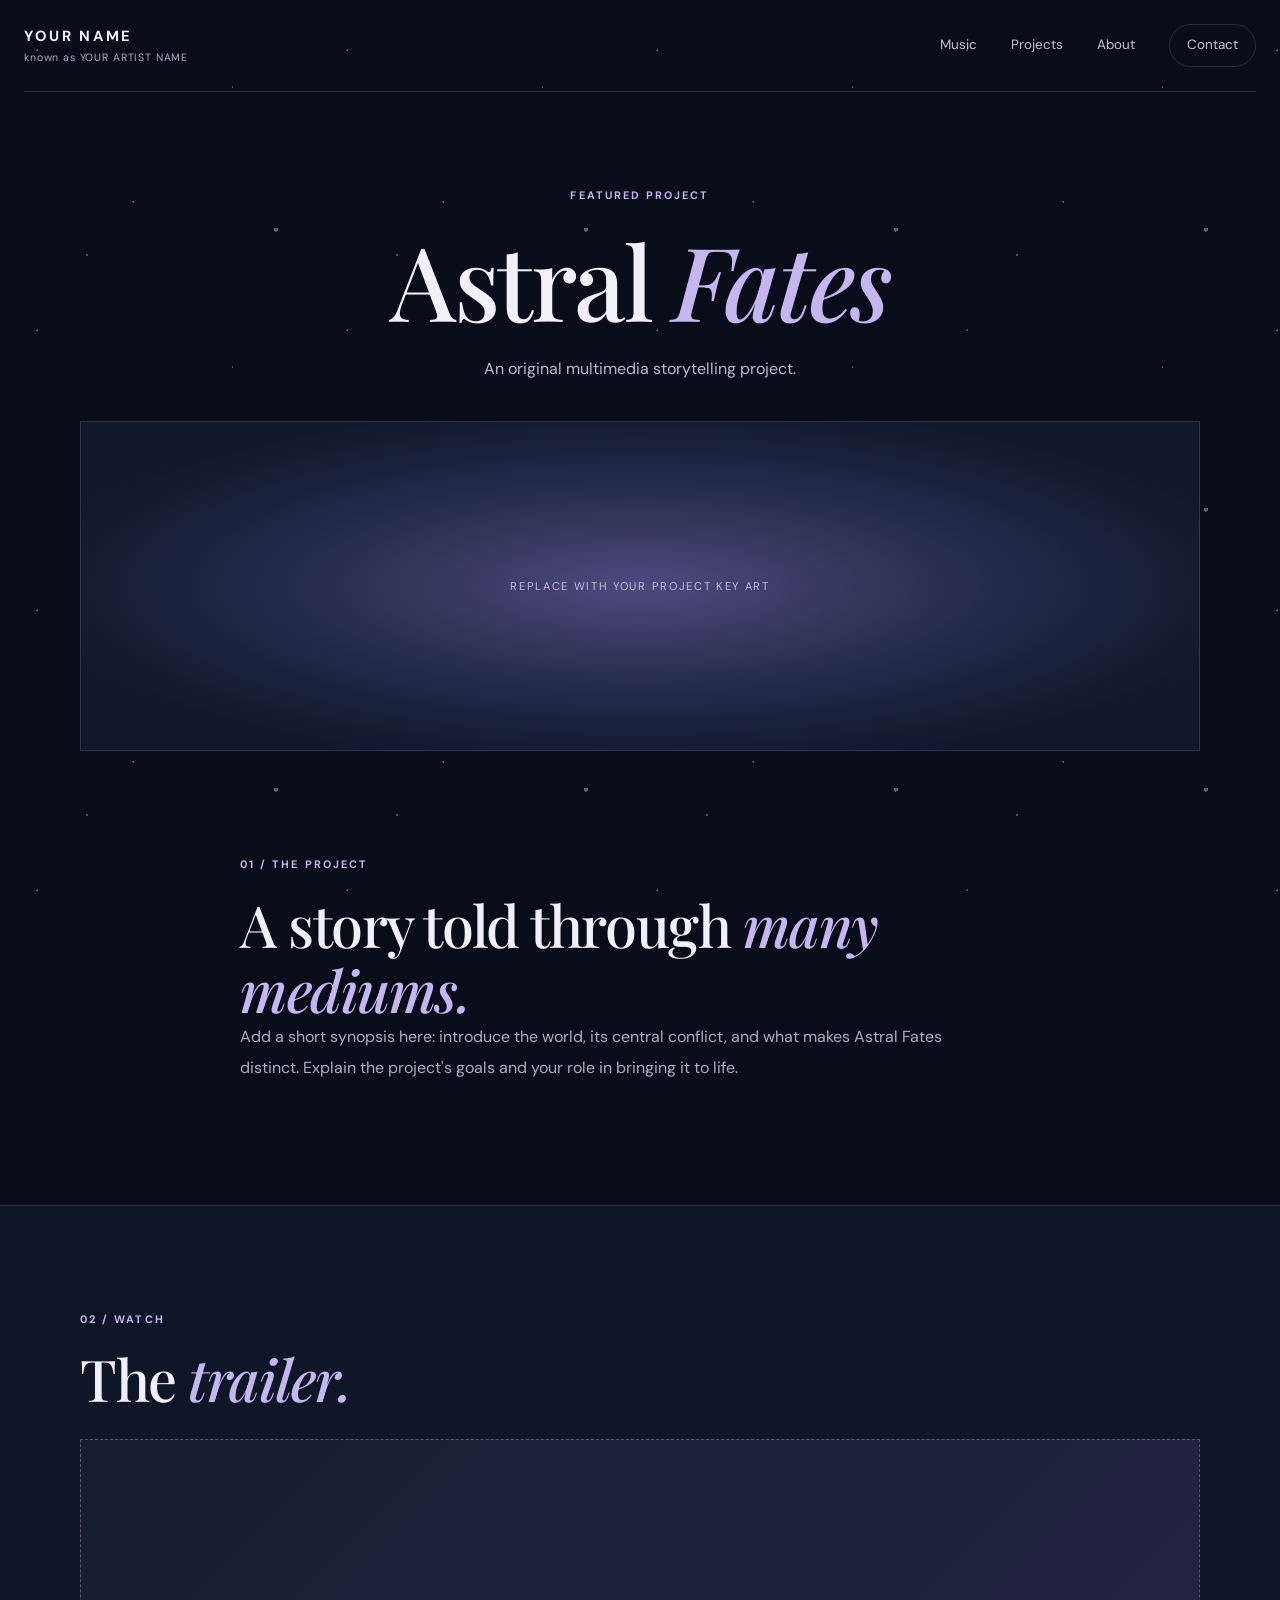
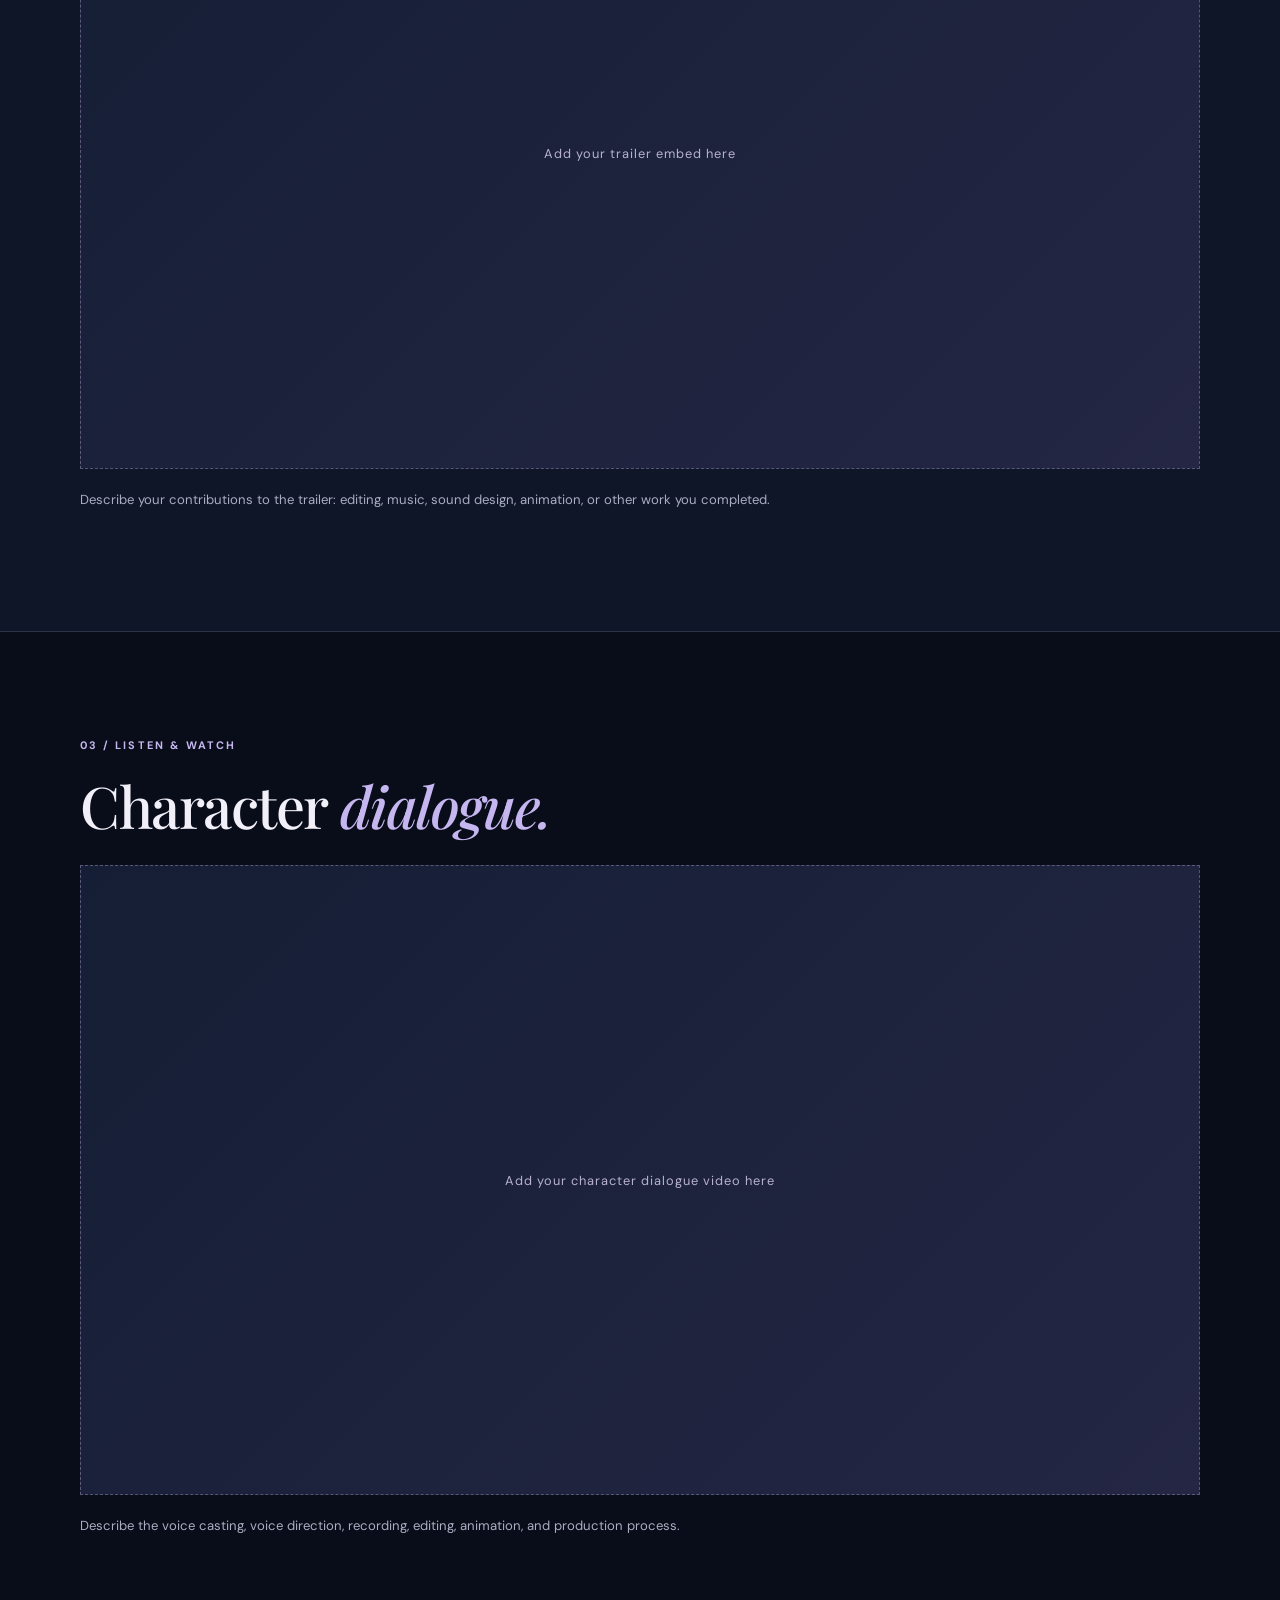
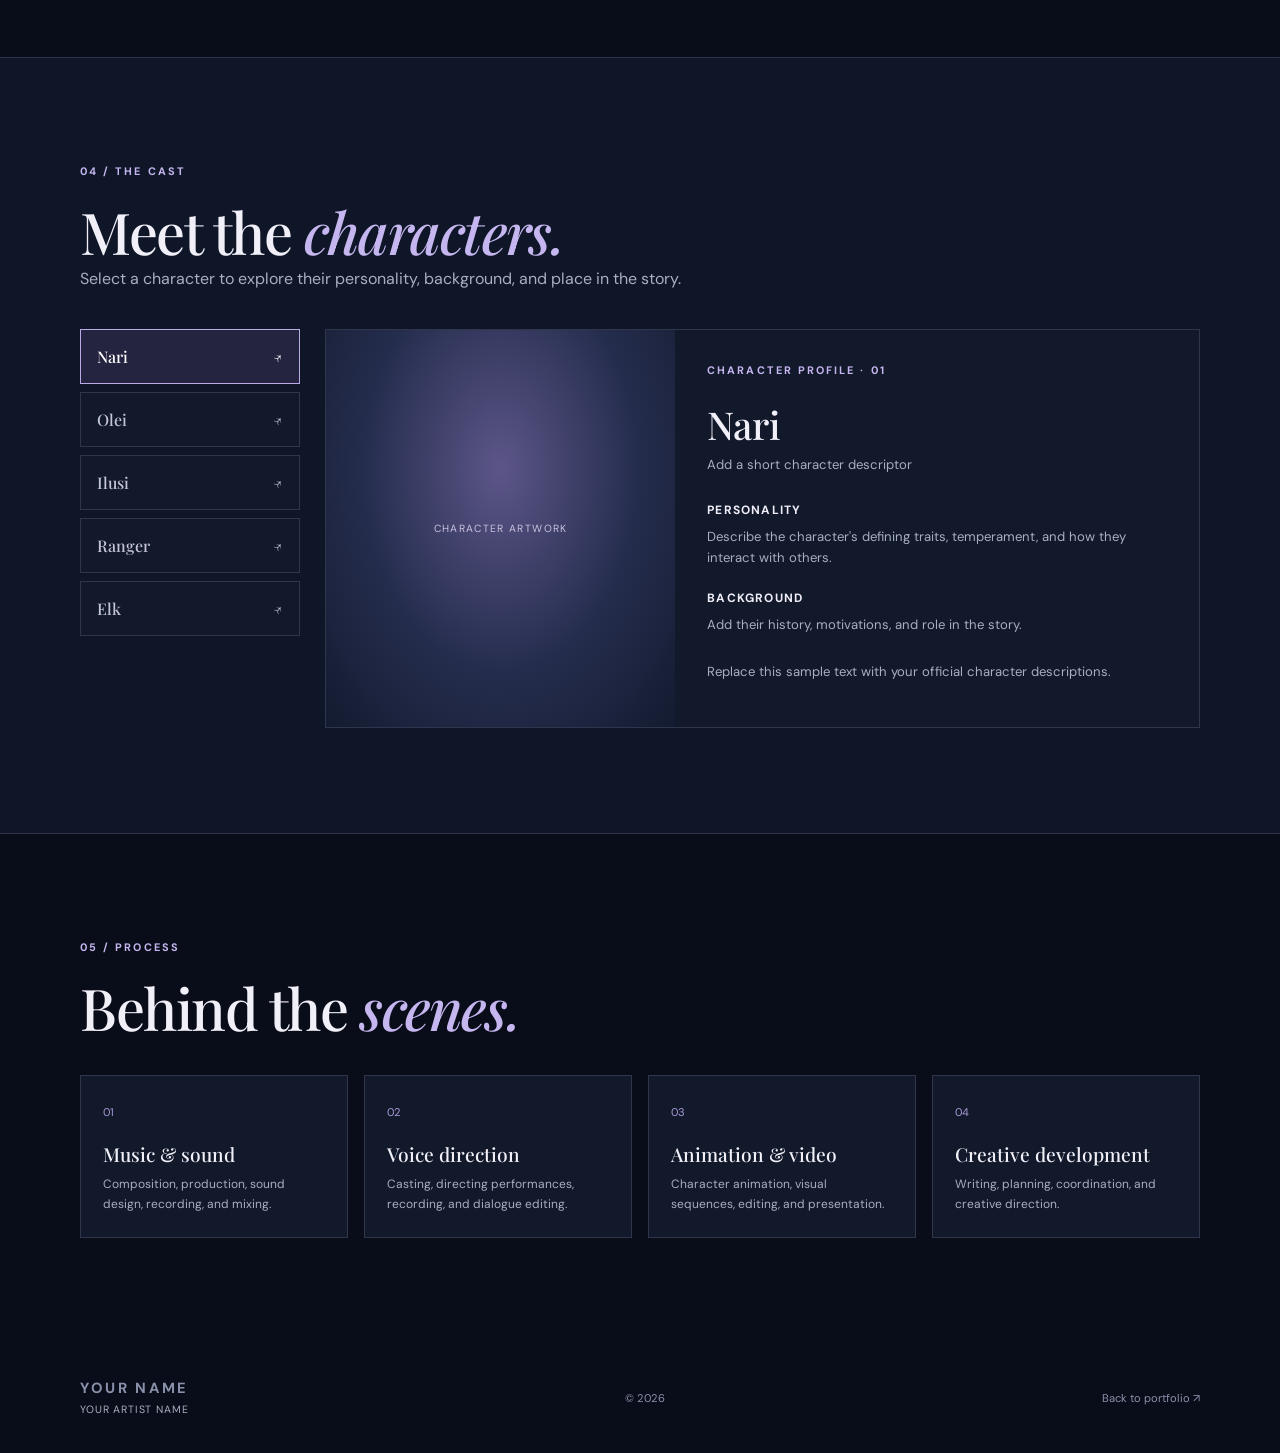
==== astral-fates.html @ 17cb7eba "Add files via upload" ====
<!doctype html>
<html lang="en">
<head>
  <meta charset="utf-8">
  <meta name="viewport" content="width=device-width, initial-scale=1">
  <title>Astral Fates — Project</title>
  <link rel="preconnect" href="https://fonts.googleapis.com">
  <link rel="preconnect" href="https://fonts.gstatic.com" crossorigin>
  <link href="https://fonts.googleapis.com/css2?family=DM+Sans:wght@400;500;600;700&family=Playfair+Display:wght@500;600;700&display=swap" rel="stylesheet">
  <link rel="stylesheet" href="styles.css">
</head>
<body>
  <div class="starfield" aria-hidden="true"></div>
  <header class="site-header">
    <a class="wordmark" href="index.html"><span class="wordmark-name">YOUR NAME</span><span class="wordmark-sub">known as YOUR ARTIST NAME</span></a>
    <nav class="main-nav"><a href="index.html#music">Music</a><a href="index.html#projects">Projects</a><a href="index.html#about">About</a><a class="nav-contact" href="index.html#contact">Contact</a></nav>
  </header>
  <main>
    <section class="project-hero section-wrap">
      <p class="eyebrow">FEATURED PROJECT</p>
      <h1 class="display-title">Astral <em>Fates</em></h1>
      <p class="hero-description">An original multimedia storytelling project.</p>
      <div class="project-banner"><span>REPLACE WITH YOUR PROJECT KEY ART</span></div>
    </section>
    <section class="section-wrap section-block project-detail">
      <p class="eyebrow">01 / THE PROJECT</p>
      <h2>A story told through <em>many mediums.</em></h2>
      <p class="body-copy">Add a short synopsis here: introduce the world, its central conflict, and what makes Astral Fates distinct. Explain the project's goals and your role in bringing it to life.</p>
    </section>
    <section class="media-section">
      <div class="section-wrap section-block">
        <p class="eyebrow">02 / WATCH</p><h2>The <em>trailer.</em></h2>
        <div class="video-placeholder">Add your trailer embed here</div>
        <p class="body-copy small-copy">Describe your contributions to the trailer: editing, music, sound design, animation, or other work you completed.</p>
      </div>
    </section>
    <section class="section-wrap section-block">
      <p class="eyebrow">03 / LISTEN & WATCH</p><h2>Character <em>dialogue.</em></h2>
      <div class="video-placeholder">Add your character dialogue video here</div>
      <p class="body-copy small-copy">Describe the voice casting, voice direction, recording, editing, animation, and production process.</p>
    </section>
    <section class="character-section">
      <div class="section-wrap section-block">
        <p class="eyebrow">04 / THE CAST</p><h2>Meet the <em>characters.</em></h2>
        <p class="body-copy">Select a character to explore their personality, background, and place in the story.</p>
        <div class="character-layout">
          <div class="character-tabs" role="tablist" aria-label="Astral Fates characters">
            <button class="character-tab active" role="tab" aria-selected="true" data-character="nari">Nari <span>↗</span></button>
            <button class="character-tab" role="tab" aria-selected="false" data-character="olei">Olei <span>↗</span></button>
            <button class="character-tab" role="tab" aria-selected="false" data-character="ilusi">Ilusi <span>↗</span></button>
            <button class="character-tab" role="tab" aria-selected="false" data-character="ranger">Ranger <span>↗</span></button>
            <button class="character-tab" role="tab" aria-selected="false" data-character="elk">Elk <span>↗</span></button>
          </div>
          <article class="character-profile" aria-live="polite">
            <div class="character-portrait" id="character-portrait"><span>CHARACTER ARTWORK</span></div>
            <div class="character-bio">
              <p class="eyebrow" id="character-label">CHARACTER PROFILE · 01</p>
              <h3 id="character-name">Nari</h3>
              <p class="character-role" id="character-role">Add a short character descriptor</p>
              <h4>Personality</h4><p id="character-personality">Describe the character's defining traits, temperament, and how they interact with others.</p>
              <h4>Background</h4><p id="character-background">Add their history, motivations, and role in the story.</p>
              <p class="profile-note">Replace this sample text with your official character descriptions.</p>
            </div>
          </article>
        </div>
      </div>
    </section>
    <section class="section-wrap section-block">
      <p class="eyebrow">05 / PROCESS</p><h2>Behind the <em>scenes.</em></h2>
      <div class="process-grid">
        <div><span>01</span><h3>Music & sound</h3><p>Composition, production, sound design, recording, and mixing.</p></div>
        <div><span>02</span><h3>Voice direction</h3><p>Casting, directing performances, recording, and dialogue editing.</p></div>
        <div><span>03</span><h3>Animation & video</h3><p>Character animation, visual sequences, editing, and presentation.</p></div>
        <div><span>04</span><h3>Creative development</h3><p>Writing, planning, coordination, and creative direction.</p></div>
      </div>
    </section>
  </main>
  <footer class="site-footer section-wrap"><a class="wordmark" href="index.html"><span class="wordmark-name">YOUR NAME</span><span class="wordmark-sub">YOUR ARTIST NAME</span></a><p>© <span id="year"></span></p><a href="index.html">Back to portfolio ↗</a></footer>
  <script src="script.js"></script>
</body>
</html>
---- styles.css ----
:root {
  --bg: #090d19; --panel: #11182a; --panel2: #151d32; --text: #f1eff8;
  --muted: #aaaec3; --soft: #7f88a7; --lavender: #c5b6f0; --line: rgba(199,190,230,.17);
  --serif: "Playfair Display", Georgia, serif; --sans: "DM Sans", Arial, sans-serif;
}
* { box-sizing: border-box; }
html { scroll-behavior: smooth; }
body { margin: 0; background: var(--bg); color: var(--text); font-family: var(--sans); line-height: 1.65; }
a { color: inherit; text-decoration: none; }
.starfield { position: fixed; inset: 0; pointer-events: none; opacity: .35; z-index: -1; background-image: radial-gradient(1px 1px at 12% 18%,#fff 99%,transparent),radial-gradient(1px 1px at 75% 31%,#c9c4ff 99%,transparent),radial-gradient(1px 1px at 43% 72%,#fff 99%,transparent),radial-gradient(2px 2px at 89% 82%,#fff 99%,transparent),radial-gradient(1px 1px at 28% 91%,#c9c4ff 99%,transparent); background-size: 310px 280px; }
.section-wrap { width: min(1120px, calc(100% - 48px)); margin-inline: auto; }
.site-header { width: min(1240px, calc(100% - 48px)); margin: auto; min-height: 92px; display: flex; align-items: center; justify-content: space-between; border-bottom: 1px solid var(--line); }
.wordmark { display: flex; flex-direction: column; line-height: 1.25; }
.wordmark-name { font-size: .92rem; letter-spacing: .18em; font-weight: 700; }
.wordmark-sub { color: var(--muted); font-size: .66rem; letter-spacing: .08em; margin-top: 5px; }
.main-nav { display: flex; align-items: center; gap: 34px; color: #c3c5d5; font-size: .84rem; }
.main-nav a:hover, .text-link:hover, .back-top:hover { color: white; }
.nav-contact { border: 1px solid var(--line); padding: 9px 17px; border-radius: 99px; }
.menu-toggle { display: none; color: white; background: none; border: 0; font-size: 1.4rem; }
.hero { min-height: 650px; display: grid; grid-template-columns: 1.03fr .97fr; align-items: center; gap: 50px; padding-block: 75px; }
.eyebrow { color: var(--lavender); font-size: .68rem; letter-spacing: .19em; font-weight: 700; margin: 0 0 18px; }
.eyebrow-line { display: inline-block; width: 28px; height: 1px; background: var(--lavender); vertical-align: middle; margin-right: 9px; }
h1,h2,h3,p { margin-top: 0; }
h1,h2 { font-family: var(--serif); font-weight: 500; line-height: 1.12; letter-spacing: -.025em; }
.hero h1 { font-size: clamp(3.2rem, 6vw, 5.6rem); margin-bottom: 25px; }
h1 em,h2 em { color: var(--lavender); font-weight: 500; }
.hero-description { max-width: 490px; color: #b7bbce; font-size: 1rem; line-height: 1.85; }
.hero-description strong { color: white; font-weight: 600; }
.hero-actions { display: flex; align-items: center; gap: 25px; margin-top: 32px; flex-wrap: wrap; }
.button { display: inline-flex; align-items: center; gap: 18px; border-radius: 99px; padding: 13px 21px; font-size: .83rem; font-weight: 700; transition: transform .2s, background .2s; }
.button:hover { transform: translateY(-2px); }
.button-primary { background: #c9b9f0; color: #151329; }
.button-primary:hover { background: #ddd2fa; }
.text-link { font-size: .85rem; color: #e0d9f5; border-bottom: 1px solid rgba(197,182,240,.45); padding-bottom: 4px; }
.text-link span { margin-left: 8px; }
.hero-note { margin-top: 55px; color: #777f9c; font-size: .7rem; letter-spacing: .08em; }
.hero-art { min-height: 440px; position: relative; overflow: hidden; border: 1px solid var(--line); border-radius: 48% 48% 7px 7px; background: radial-gradient(ellipse at 50% 48%, #4b477d 0%, #252b50 27%, #151d38 52%, #0c1224 78%); }
.hero-art:before,.hero-art:after { content:""; position:absolute; border:1px solid rgba(221,214,255,.2); border-radius:50%; width:135%; height:55%; left:-18%; top:31%; transform:rotate(-28deg); }
.hero-art:after { transform:rotate(28deg); width:120%; left:-10%; top:37%; }
.moon { position:absolute; width:180px; height:180px; border-radius:50%; top:24%; left:calc(50% - 90px); background:radial-gradient(circle at 35% 30%,#fff 0,#e0dafa 15%,#a8a0d5 47%,#5e6394 75%,#333d67 100%); box-shadow:0 0 45px #a9a1f0,0 0 120px rgba(145,133,230,.45); }
.orbit { position:absolute; border:1px solid rgba(232,226,255,.27); border-radius:50%; z-index:2; }
.orbit-one { width:300px;height:300px;top:11%;left:calc(50% - 150px); }
.orbit-two { width:390px;height:390px;top:1%;left:calc(50% - 195px); }
.art-caption { position:absolute; bottom:20px; left:22px; right:22px; display:flex; justify-content:space-between; color:#c3c1d9; font-size:.58rem; letter-spacing:.13em; }
.intro-strip { border-block:1px solid var(--line); background:rgba(18,25,44,.68); }
.strip-inner { min-height:100px; display:flex; align-items:center; justify-content:space-between; gap:20px; }
.strip-inner p { color:var(--muted); font-size:.78rem; margin:0; }
.discipline-list { display:flex; gap:17px; align-items:center; flex-wrap:wrap; color:#e0dcef; font-size:.72rem; }
.discipline-list i { color:#9b8bc9; font-style:normal; }
.section-block { padding-block:105px; }
.section-heading { display:flex; align-items:end; justify-content:space-between; gap:35px; margin-bottom:42px; }
.section-heading h2,.about-preview h2,.contact-inner h2,.project-detail h2,.section-block > h2 { font-size:clamp(2.3rem,4.5vw,3.8rem); margin:0; }
.section-aside { max-width:280px; color:var(--muted); font-size:.83rem; margin:0 0 5px; }
.featured-project { display:grid; grid-template-columns:1fr 1fr; background:var(--panel); border:1px solid var(--line); }
.project-art { min-height:370px; padding:27px; position:relative; overflow:hidden; display:flex; flex-direction:column; justify-content:space-between; background:radial-gradient(ellipse at 50% 42%,#55518b,#272d55 42%,#111a30 78%); }
.project-art:before { content:""; position:absolute; width:330px;height:330px;border:1px solid rgba(236,229,255,.35);border-radius:50%;top:8%;left:calc(50% - 165px);box-shadow:0 0 70px rgba(183,166,255,.25),inset 0 0 50px rgba(183,166,255,.12); }
.project-art-glow { position:absolute; width:125px;height:125px;border-radius:50%;background:#e2d9ff;box-shadow:0 0 60px #c4b4ff;top:27%;left:calc(50% - 62px); }
.project-art-label,.project-art-bottom { z-index:1;color:#e3def6;font-size:.59rem;letter-spacing:.16em; }
.project-art-title { z-index:1; font-family:var(--serif); font-size:3.5rem; line-height:.92; letter-spacing:.08em; text-align:center; text-shadow:0 2px 22px #17152c; }
.project-info { padding:45px; align-self:center; }
.project-info h3 { font:500 2.1rem var(--serif); margin-bottom:15px; }
.project-info>p:not(.eyebrow) { color:var(--muted); font-size:.88rem; line-height:1.85; }
.tag-list { display:flex; gap:8px; flex-wrap:wrap; margin:23px 0 28px; }
.tag-list span { border:1px solid var(--line); border-radius:99px; padding:6px 11px; color:#c6c4d7; font-size:.67rem; }
.project-footnote { color:#747d99; font-size:.72rem; margin-top:17px; }
.music-section { background:rgba(17,24,42,.78); border-block:1px solid var(--line); }
.music-grid { display:grid; grid-template-columns:repeat(3,1fr); gap:20px; }
.music-card { padding:15px; background:#11192b; border:1px solid var(--line); }
.music-art { aspect-ratio:1.35; display:flex; flex-direction:column; justify-content:space-between; padding:18px; overflow:hidden; }
.music-art span { font-size:.65rem; letter-spacing:.15em; }
.music-art b { font:500 1.9rem/.98 var(--serif); letter-spacing:.04em; }
.art-one { background:radial-gradient(circle at 70% 30%,#a18cc9,#45446e 38%,#1b2440 78%); }
.art-two { background:linear-gradient(135deg,#343b5d,#8a718f 48%,#252b48); }
.art-three { background:radial-gradient(ellipse at 30% 70%,#9b7c9e,#424c6e 40%,#151e33 80%); }
.music-card h3 { font:500 1.35rem var(--serif); margin:19px 0 7px; }
.music-card p { color:var(--muted); font-size:.78rem; min-height:52px; }
.coming-soon { color:#9e91c7; font-size:.58rem; letter-spacing:.12em; }
.about-preview { display:grid; grid-template-columns:.6fr 1.4fr; gap:60px; align-items:center; }
.about-mark { font-size:10rem; color:#b7a6e7; text-align:center; text-shadow:0 0 60px rgba(183,166,231,.4); }
.about-copy { max-width:650px; color:var(--muted); margin:24px 0; line-height:1.9; }
.contact-section { background:radial-gradient(ellipse at 50% 120%,#303456,#11182b 62%,#0b1020); border-top:1px solid var(--line); text-align:center; }
.contact-inner { padding-block:100px; }
.contact-inner h2 { margin-bottom:18px; }
.contact-inner>p:not(.eyebrow) { color:var(--muted); margin-bottom:28px; }
.site-footer { min-height:110px; display:flex; align-items:center; justify-content:space-between; gap:20px; color:#8990aa; font-size:.7rem; }
.site-footer p { margin:0; }
.back-top { color:#c8c0df; }
.project-hero { padding-top:95px; text-align:center; }
.display-title { font-size:clamp(3.5rem,8vw,6.5rem); margin:0 0 16px; }
.project-hero .hero-description { margin:0 auto 38px; }
.project-banner { min-height:330px; display:grid; place-items:center; border:1px solid var(--line); background:radial-gradient(ellipse at 50% 50%,#4d4a7d,#202947 48%,#10182c 80%); color:#c6bedf; letter-spacing:.15em; font-size:.7rem; }
.project-detail { max-width:800px; }
.body-copy { color:var(--muted); max-width:760px; line-height:1.95; }
.media-section,.character-section { background:rgba(18,25,44,.8); border-block:1px solid var(--line); }
.video-placeholder { aspect-ratio:16/9; display:grid; place-items:center; border:1px dashed rgba(199,190,230,.35); background:linear-gradient(135deg,#151e35,#242644); color:#b8b2d0; font-size:.8rem; letter-spacing:.08em; margin:28px 0 18px; }
.small-copy { font-size:.82rem; }
.character-layout { display:grid; grid-template-columns:220px 1fr; gap:25px; margin-top:35px; }
.character-tabs { display:flex; flex-direction:column; gap:8px; }
.character-tab { background:#11192b; color:#c6c5d8; border:1px solid var(--line); padding:16px; text-align:left; display:flex; justify-content:space-between; cursor:pointer; font:500 1rem var(--serif); }
.character-tab.active { border-color:#b9a9e5; background:#242440; color:white; }
.character-profile { display:grid; grid-template-columns:.8fr 1.2fr; background:#11192b; border:1px solid var(--line); }
.character-portrait { min-height:390px; display:grid; place-items:center; background:radial-gradient(ellipse at 50% 35%,#5c5688,#252d4e 55%,#131b30); color:#c9c2df; font-size:.65rem; letter-spacing:.13em; padding:20px; text-align:center; }
.character-bio { padding:32px; }
.character-bio h3 { font:500 2.4rem var(--serif); margin:0 0 4px; }
.character-role { color:#b9a9e5; font-size:.8rem; margin-bottom:25px; }
.character-bio h4 { color:#f0edf8; font-size:.75rem; letter-spacing:.1em; text-transform:uppercase; margin:20px 0 5px; }
.character-bio p:not(.eyebrow) { color:var(--muted); font-size:.82rem; }
.character-bio .profile-note { font-size:.68rem; color:#858da8; margin-top:25px; }
.process-grid { display:grid; grid-template-columns:repeat(4,1fr); gap:16px; margin-top:35px; }
.process-grid>div { padding:22px; border:1px solid var(--line); background:#11192b; }
.process-grid span { color:#a99ad7; font-size:.7rem; }
.process-grid h3 { font:500 1.2rem var(--serif); margin:17px 0 8px; }
.process-grid p { color:var(--muted); font-size:.75rem; margin:0; }
.simple-page { min-height:70vh; padding-block:100px; }
.simple-page h2 { font:500 2rem var(--serif); margin-top:55px; }
.simple-page .body-copy { margin:25px 0; }
@media (max-width:800px) {
  .hero { grid-template-columns:1fr; gap:35px; padding-block:65px; }
  .hero-art { min-height:350px; }
  .section-heading { align-items:start; flex-direction:column; gap:14px; }
  .featured-project { grid-template-columns:1fr; }
  .project-info { padding:30px; }
  .about-preview { grid-template-columns:1fr; gap:15px; }
  .about-mark { font-size:5rem; text-align:left; }
  .character-profile { grid-template-columns:1fr; }
  .character-portrait { min-height:270px; }
  .process-grid { grid-template-columns:repeat(2,1fr); }
}
@media (max-width:600px) {
  .section-wrap,.site-header { width:min(100% - 34px,1120px); }
  .site-header { min-height:76px; position:relative; }
  .menu-toggle { display:block; }
  .main-nav { display:none; position:absolute; z-index:5; top:75px; left:0; right:0; padding:18px; background:#151d32; border:1px solid var(--line); flex-direction:column; align-items:stretch; gap:18px; }
  .main-nav.open { display:flex; }
  .nav-contact { text-align:center; }
  .hero h1 { font-size:3.35rem; }
  .hero-art { min-height:300px; }
  .strip-inner { align-items:flex-start; flex-direction:column; padding-block:20px; }
  .discipline-list { gap:9px; }
  .section-block { padding-block:72px; }
  .music-grid { grid-template-columns:1fr; }
  .music-card p { min-height:0; }
  .character-layout { grid-template-columns:1fr; }
  .character-tabs { display:grid; grid-template-columns:repeat(3,1fr); }
  .character-tab { padding:12px; font-size:.85rem; }
  .process-grid { grid-template-columns:1fr 1fr; }
  .site-footer { padding-block:25px; flex-wrap:wrap; }
  .project-hero { padding-top:65px; }
  .project-banner { min-height:220px; }
}
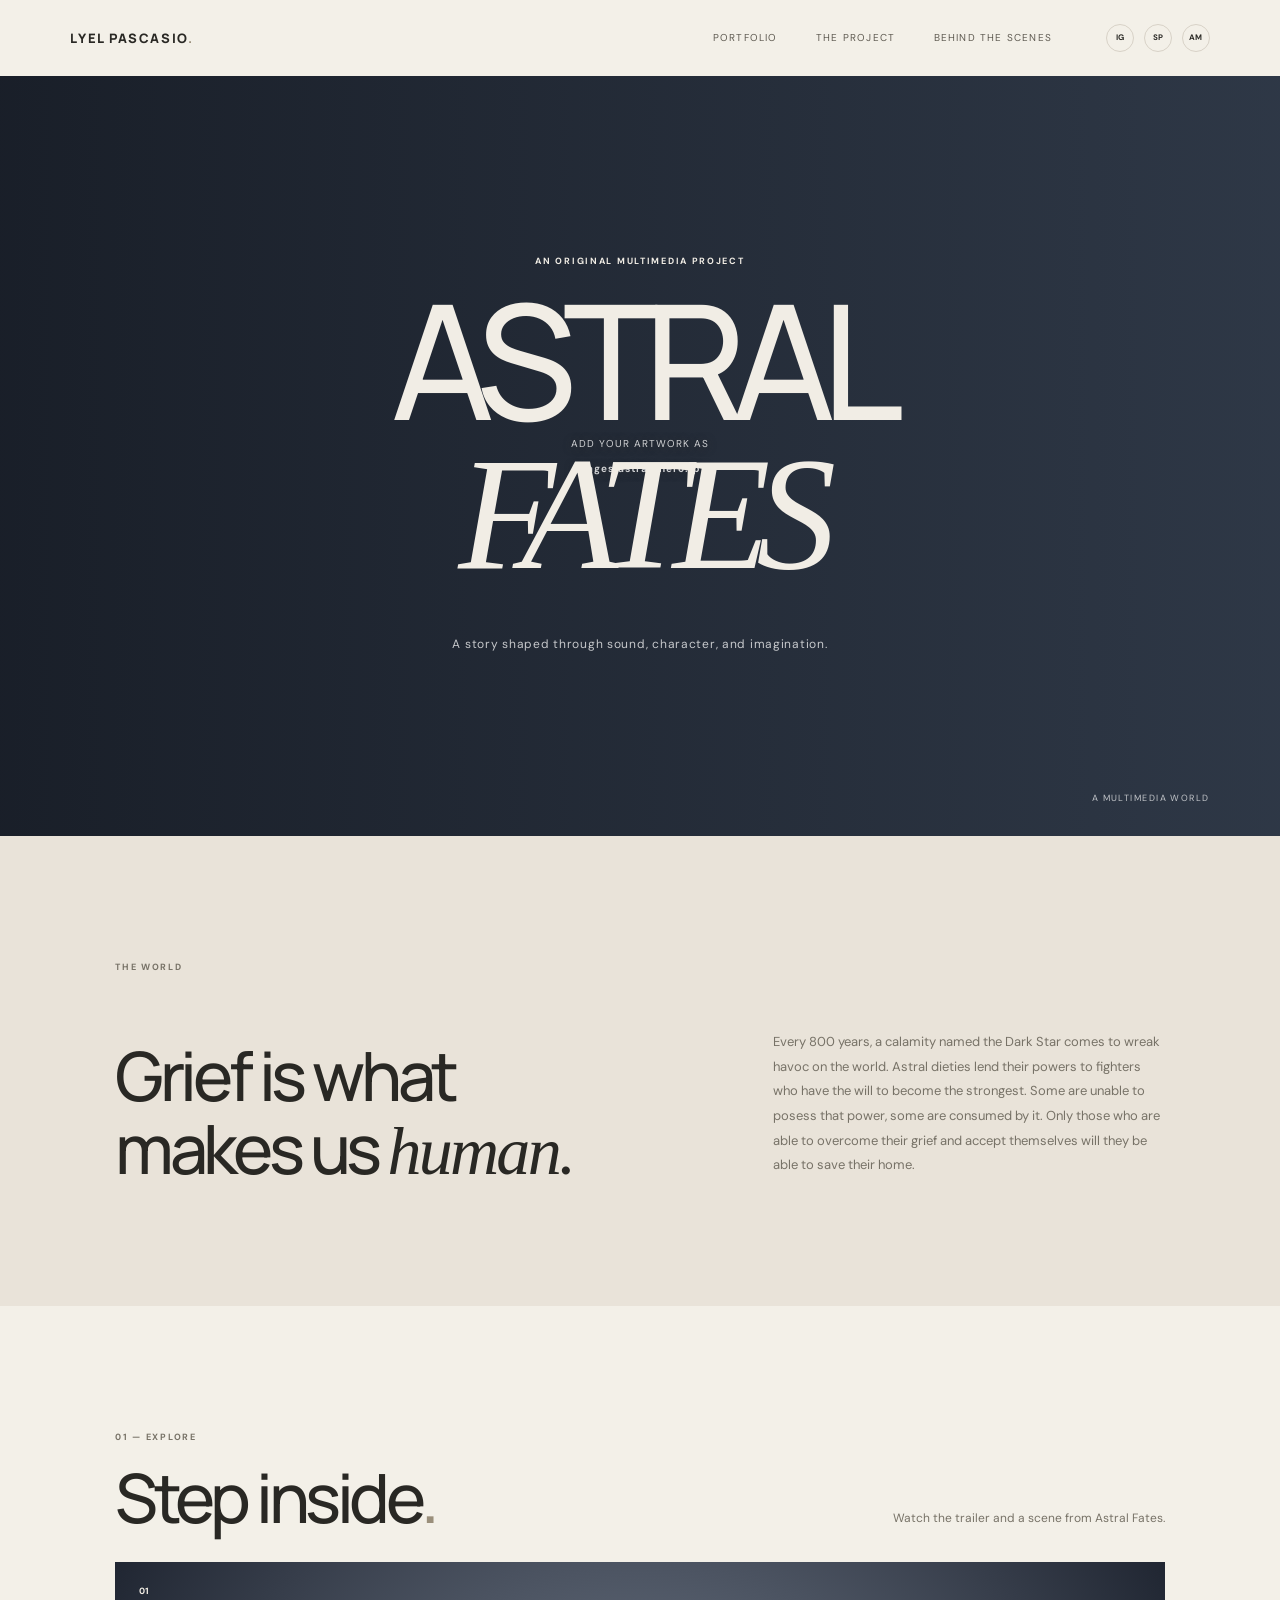
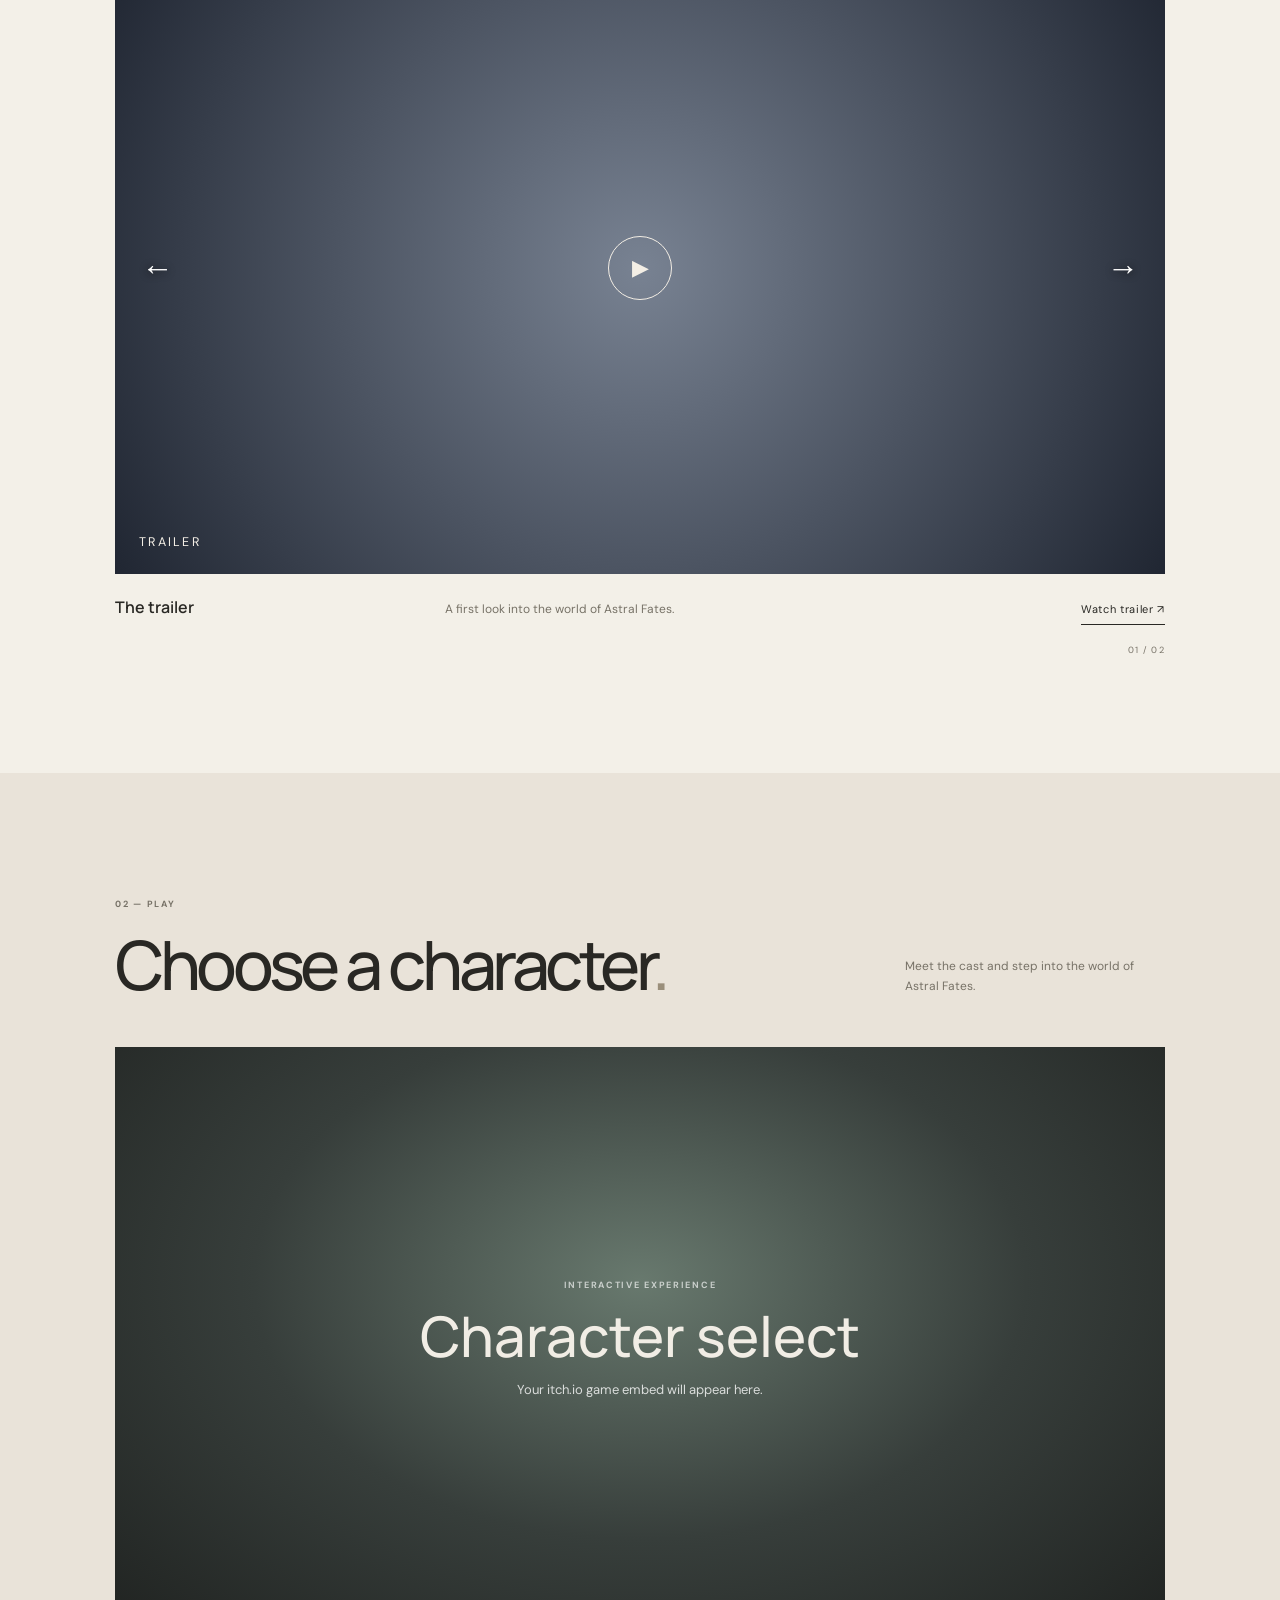
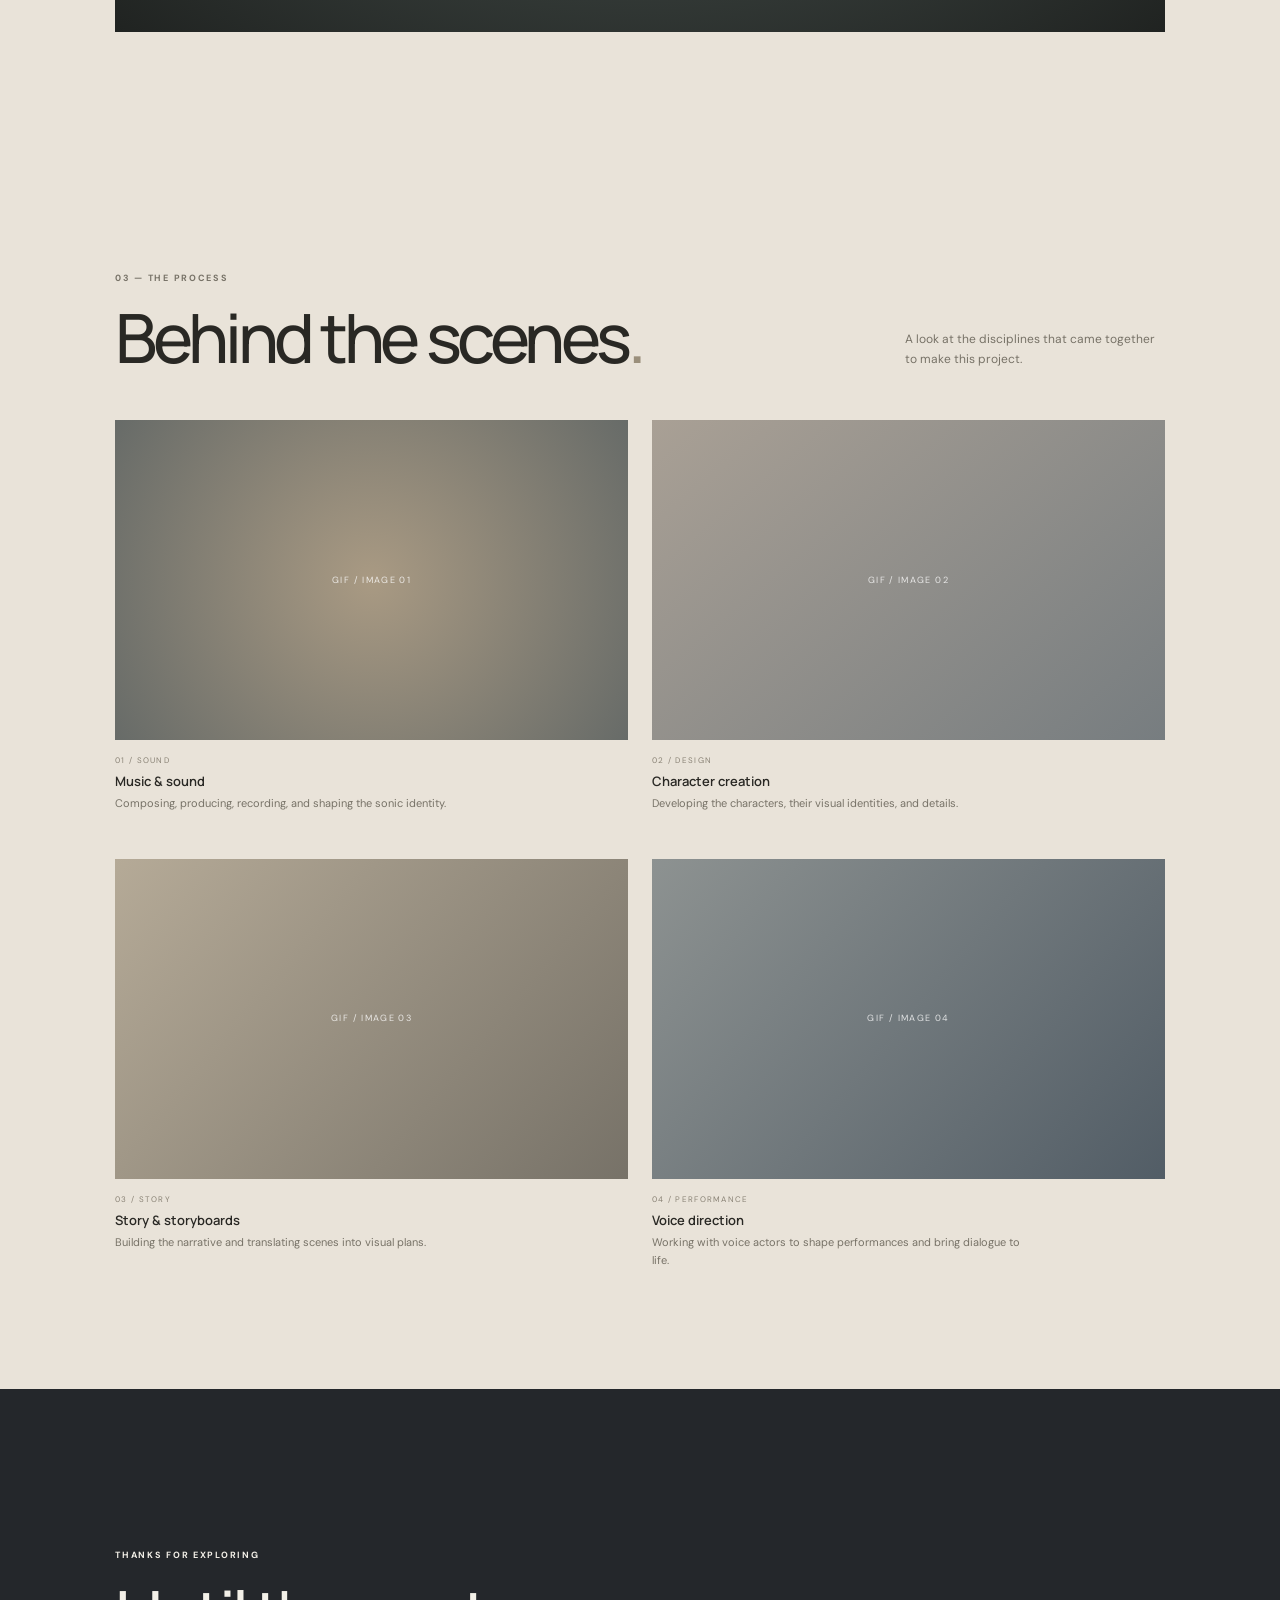
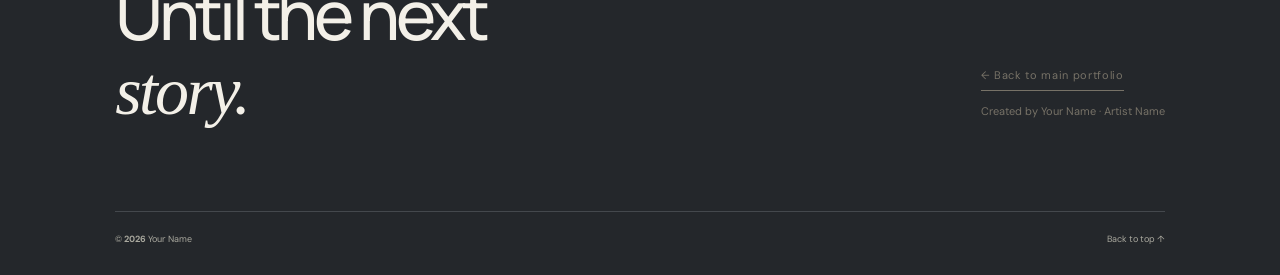
==== commit 1e28ce45: "Add files via upload" ====
--- a/astral-fates.html
+++ b/astral-fates.html
@@ -1,81 +1,25 @@
 <!doctype html>
-<html lang="en">
-<head>
-  <meta charset="utf-8">
-  <meta name="viewport" content="width=device-width, initial-scale=1">
-  <title>Astral Fates — Project</title>
-  <link rel="preconnect" href="https://fonts.googleapis.com">
-  <link rel="preconnect" href="https://fonts.gstatic.com" crossorigin>
-  <link href="https://fonts.googleapis.com/css2?family=DM+Sans:wght@400;500;600;700&family=Playfair+Display:wght@500;600;700&display=swap" rel="stylesheet">
-  <link rel="stylesheet" href="styles.css">
-</head>
-<body>
-  <div class="starfield" aria-hidden="true"></div>
-  <header class="site-header">
-    <a class="wordmark" href="index.html"><span class="wordmark-name">YOUR NAME</span><span class="wordmark-sub">known as YOUR ARTIST NAME</span></a>
-    <nav class="main-nav"><a href="index.html#music">Music</a><a href="index.html#projects">Projects</a><a href="index.html#about">About</a><a class="nav-contact" href="index.html#contact">Contact</a></nav>
-  </header>
-  <main>
-    <section class="project-hero section-wrap">
-      <p class="eyebrow">FEATURED PROJECT</p>
-      <h1 class="display-title">Astral <em>Fates</em></h1>
-      <p class="hero-description">An original multimedia storytelling project.</p>
-      <div class="project-banner"><span>REPLACE WITH YOUR PROJECT KEY ART</span></div>
-    </section>
-    <section class="section-wrap section-block project-detail">
-      <p class="eyebrow">01 / THE PROJECT</p>
-      <h2>A story told through <em>many mediums.</em></h2>
-      <p class="body-copy">Add a short synopsis here: introduce the world, its central conflict, and what makes Astral Fates distinct. Explain the project's goals and your role in bringing it to life.</p>
-    </section>
-    <section class="media-section">
-      <div class="section-wrap section-block">
-        <p class="eyebrow">02 / WATCH</p><h2>The <em>trailer.</em></h2>
-        <div class="video-placeholder">Add your trailer embed here</div>
-        <p class="body-copy small-copy">Describe your contributions to the trailer: editing, music, sound design, animation, or other work you completed.</p>
-      </div>
-    </section>
-    <section class="section-wrap section-block">
-      <p class="eyebrow">03 / LISTEN & WATCH</p><h2>Character <em>dialogue.</em></h2>
-      <div class="video-placeholder">Add your character dialogue video here</div>
-      <p class="body-copy small-copy">Describe the voice casting, voice direction, recording, editing, animation, and production process.</p>
-    </section>
-    <section class="character-section">
-      <div class="section-wrap section-block">
-        <p class="eyebrow">04 / THE CAST</p><h2>Meet the <em>characters.</em></h2>
-        <p class="body-copy">Select a character to explore their personality, background, and place in the story.</p>
-        <div class="character-layout">
-          <div class="character-tabs" role="tablist" aria-label="Astral Fates characters">
-            <button class="character-tab active" role="tab" aria-selected="true" data-character="nari">Nari <span>↗</span></button>
-            <button class="character-tab" role="tab" aria-selected="false" data-character="olei">Olei <span>↗</span></button>
-            <button class="character-tab" role="tab" aria-selected="false" data-character="ilusi">Ilusi <span>↗</span></button>
-            <button class="character-tab" role="tab" aria-selected="false" data-character="ranger">Ranger <span>↗</span></button>
-            <button class="character-tab" role="tab" aria-selected="false" data-character="elk">Elk <span>↗</span></button>
-          </div>
-          <article class="character-profile" aria-live="polite">
-            <div class="character-portrait" id="character-portrait"><span>CHARACTER ARTWORK</span></div>
-            <div class="character-bio">
-              <p class="eyebrow" id="character-label">CHARACTER PROFILE · 01</p>
-              <h3 id="character-name">Nari</h3>
-              <p class="character-role" id="character-role">Add a short character descriptor</p>
-              <h4>Personality</h4><p id="character-personality">Describe the character's defining traits, temperament, and how they interact with others.</p>
-              <h4>Background</h4><p id="character-background">Add their history, motivations, and role in the story.</p>
-              <p class="profile-note">Replace this sample text with your official character descriptions.</p>
-            </div>
-          </article>
-        </div>
-      </div>
-    </section>
-    <section class="section-wrap section-block">
-      <p class="eyebrow">05 / PROCESS</p><h2>Behind the <em>scenes.</em></h2>
-      <div class="process-grid">
-        <div><span>01</span><h3>Music & sound</h3><p>Composition, production, sound design, recording, and mixing.</p></div>
-        <div><span>02</span><h3>Voice direction</h3><p>Casting, directing performances, recording, and dialogue editing.</p></div>
-        <div><span>03</span><h3>Animation & video</h3><p>Character animation, visual sequences, editing, and presentation.</p></div>
-        <div><span>04</span><h3>Creative development</h3><p>Writing, planning, coordination, and creative direction.</p></div>
-      </div>
-    </section>
-  </main>
-  <footer class="site-footer section-wrap"><a class="wordmark" href="index.html"><span class="wordmark-name">YOUR NAME</span><span class="wordmark-sub">YOUR ARTIST NAME</span></a><p>© <span id="year"></span></p><a href="index.html">Back to portfolio ↗</a></footer>
-  <script src="script.js"></script>
-</body>
-</html>
+<html lang="en"><head><meta charset="utf-8"><meta name="viewport" content="width=device-width,initial-scale=1">
+<title>Astral Fates</title><link rel="preconnect" href="https://fonts.googleapis.com"><link rel="preconnect" href="https://fonts.gstatic.com" crossorigin>
+<link href="https://fonts.googleapis.com/css2?family=DM+Sans:wght@400;500;600;700&family=Manrope:wght@400;500;600;700;800&display=swap" rel="stylesheet"><link rel="stylesheet" href="styles.css"></head>
+<body class="astral-page"><header class="site-header" id="top"><a class="wordmark" href="index.html">LYEL PASCASIO<span>.</span></a><nav class="main-nav"><a href="index.html#about">Portfolio</a><a href="#showcase">The project</a><a href="#behind-scenes">Behind the scenes</a></nav><div class="social-links"><a href="#">IG</a><a href="#">SP</a><a href="#">AM</a></div><button class="menu-toggle" aria-label="Open navigation" aria-expanded="false"><i></i><i></i></button></header>
+<main><section class="astral-hero"><div class="image-note">ADD YOUR ARTWORK AS <b>images/astral-hero.jpg</b></div><div class="astral-title"><p class="eyebrow">AN ORIGINAL MULTIMEDIA PROJECT</p><h1>ASTRAL<br><em>FATES</em></h1><p>A story shaped through sound, character, and imagination.</p></div><div class="hero-index">A MULTIMEDIA WORLD</div></section>
+<section class="section astral-intro"><p class="kicker">THE WORLD</p><div class="split"><h2>Grief is what <br>makes us <em>human.</em></h2><div class="body-copy"><p>Every 800 years, a calamity named the Dark Star comes to wreak havoc on the world. Astral dieties lend their powers to fighters who have the will to become the strongest. Some are unable to posess that power, some are consumed by it. Only those who are able to overcome their grief and accept themselves will they be able to save their home.</p></div></div></section>
+<section class="section showcase-section" id="showcase"><div class="section-heading"><div><p class="kicker">01 — EXPLORE</p><h2>Step inside<span>.</span></h2></div><p class="section-intro">Watch the trailer and a scene from Astral Fates.</p></div>
+<div class="showcase-carousel" data-showcase aria-label="Astral Fates highlights">
+<button class="showcase-arrow showcase-arrow--prev" type="button" data-showcase-prev aria-label="Previous highlight">&#8592;</button>
+<div class="showcase-viewport" aria-live="polite">
+<article class="showcase-slide" data-showcase-slide><div class="showcase-media trailer"><b>01</b><span aria-hidden="true">&#9654;</span><small>TRAILER</small></div><div class="showcase-meta"><h3>The trailer</h3><p>A first look into the world of Astral Fates.</p><a href="#" class="text-link">Watch trailer ↗</a></div></article>
+<article class="showcase-slide" data-showcase-slide hidden><div class="showcase-media dialogue"><b>02</b><span aria-hidden="true">&#9654;</span><small>A SCENE</small></div><div class="showcase-meta"><h3>Dialogue scene</h3><p>A moment with the characters, brought to life through performance and sound.</p><a href="#" class="text-link">Watch scene ↗</a></div></article>
+</div>
+<button class="showcase-arrow showcase-arrow--next" type="button" data-showcase-next aria-label="Next highlight">&#8594;</button>
+</div><p class="showcase-count" data-showcase-count aria-live="polite">01 / 02</p></section>
+<section class="section character-select-section" id="characters"><div class="section-heading"><div><p class="kicker">02 — PLAY</p><h2>Choose a character<span>.</span></h2></div><p class="section-intro">Meet the cast and step into the world of Astral Fates.</p></div><div class="character-game-placeholder"><p class="kicker">INTERACTIVE EXPERIENCE</p><h3>Character select</h3><p>Your itch.io game embed will appear here.</p></div></section>
+<section class="section behind" id="behind-scenes"><div class="section-heading"><div><p class="kicker">03 — THE PROCESS</p><h2>Behind the scenes<span>.</span></h2></div><p class="section-intro">A look at the disciplines that came together to make this project.</p></div><div class="process-grid">
+<article><div class="process-image process-music">GIF / IMAGE 01</div><small>01 / SOUND</small><h3>Music & sound</h3><p>Composing, producing, recording, and shaping the sonic identity.</p></article>
+<article><div class="process-image process-character">GIF / IMAGE 02</div><small>02 / DESIGN</small><h3>Character creation</h3><p>Developing the characters, their visual identities, and details.</p></article>
+<article><div class="process-image process-story">GIF / IMAGE 03</div><small>03 / STORY</small><h3>Story & storyboards</h3><p>Building the narrative and translating scenes into visual plans.</p></article>
+<article><div class="process-image process-voice">GIF / IMAGE 04</div><small>04 / PERFORMANCE</small><h3>Voice direction</h3><p>Working with voice actors to shape performances and bring dialogue to life.</p></article>
+</div></section></main>
+<footer class="section footer astral-footer"><div class="footer-main"><div><p class="eyebrow">THANKS FOR EXPLORING</p><h2>Until the next<br><em>story.</em></h2></div><div><a class="text-link" href="index.html">← Back to main portfolio</a><p>Created by Your Name · Artist Name</p></div></div><div class="footer-bottom"><span>© <b id="year"></b> Your Name</span><a href="#top">Back to top ↑</a></div></footer>
+<script src="script.js"></script></body></html>
--- a/styles.css
+++ b/styles.css
@@ -1,150 +1,18 @@
- :root {
-  --bg: #090d19; --panel: #11182a; --panel2: #151d32; --text: #f1eff8;
-  --muted: #aaaec3; --soft: #7f88a7; --lavender: #c5b6f0; --line: rgba(199,190,230,.17);
-  --serif: "Playfair Display", Georgia, serif; --sans: "DM Sans", Arial, sans-serif;
-}
-* { box-sizing: border-box; }
-html { scroll-behavior: smooth; }
-body { margin: 0; background: var(--bg); color: var(--text); font-family: var(--sans); line-height: 1.65; }
-a { color: inherit; text-decoration: none; }
-.starfield { position: fixed; inset: 0; pointer-events: none; opacity: .35; z-index: -1; background-image: radial-gradient(1px 1px at 12% 18%,#fff 99%,transparent),radial-gradient(1px 1px at 75% 31%,#c9c4ff 99%,transparent),radial-gradient(1px 1px at 43% 72%,#fff 99%,transparent),radial-gradient(2px 2px at 89% 82%,#fff 99%,transparent),radial-gradient(1px 1px at 28% 91%,#c9c4ff 99%,transparent); background-size: 310px 280px; }
-.section-wrap { width: min(1120px, calc(100% - 48px)); margin-inline: auto; }
-.site-header { width: min(1240px, calc(100% - 48px)); margin: auto; min-height: 92px; display: flex; align-items: center; justify-content: space-between; border-bottom: 1px solid var(--line); }
-.wordmark { display: flex; flex-direction: column; line-height: 1.25; }
-.wordmark-name { font-size: .92rem; letter-spacing: .18em; font-weight: 700; }
-.wordmark-sub { color: var(--muted); font-size: .66rem; letter-spacing: .08em; margin-top: 5px; }
-.main-nav { display: flex; align-items: center; gap: 34px; color: #c3c5d5; font-size: .84rem; }
-.main-nav a:hover, .text-link:hover, .back-top:hover { color: white; }
-.nav-contact { border: 1px solid var(--line); padding: 9px 17px; border-radius: 99px; }
-.menu-toggle { display: none; color: white; background: none; border: 0; font-size: 1.4rem; }
-.hero { min-height: 650px; display: grid; grid-template-columns: 1.03fr .97fr; align-items: center; gap: 50px; padding-block: 75px; }
-.eyebrow { color: var(--lavender); font-size: .68rem; letter-spacing: .19em; font-weight: 700; margin: 0 0 18px; }
-.eyebrow-line { display: inline-block; width: 28px; height: 1px; background: var(--lavender); vertical-align: middle; margin-right: 9px; }
-h1,h2,h3,p { margin-top: 0; }
-h1,h2 { font-family: var(--serif); font-weight: 500; line-height: 1.12; letter-spacing: -.025em; }
-.hero h1 { font-size: clamp(3.2rem, 6vw, 5.6rem); margin-bottom: 25px; }
-h1 em,h2 em { color: var(--lavender); font-weight: 500; }
-.hero-description { max-width: 490px; color: #b7bbce; font-size: 1rem; line-height: 1.85; }
-.hero-description strong { color: white; font-weight: 600; }
-.hero-actions { display: flex; align-items: center; gap: 25px; margin-top: 32px; flex-wrap: wrap; }
-.button { display: inline-flex; align-items: center; gap: 18px; border-radius: 99px; padding: 13px 21px; font-size: .83rem; font-weight: 700; transition: transform .2s, background .2s; }
-.button:hover { transform: translateY(-2px); }
-.button-primary { background: #c9b9f0; color: #151329; }
-.button-primary:hover { background: #ddd2fa; }
-.text-link { font-size: .85rem; color: #e0d9f5; border-bottom: 1px solid rgba(197,182,240,.45); padding-bottom: 4px; }
-.text-link span { margin-left: 8px; }
-.hero-note { margin-top: 55px; color: #777f9c; font-size: .7rem; letter-spacing: .08em; }
-.hero-art { min-height: 440px; position: relative; overflow: hidden; border: 1px solid var(--line); border-radius: 48% 48% 7px 7px; background: radial-gradient(ellipse at 50% 48%, #4b477d 0%, #252b50 27%, #151d38 52%, #0c1224 78%); }
-.hero-art:before,.hero-art:after { content:""; position:absolute; border:1px solid rgba(221,214,255,.2); border-radius:50%; width:135%; height:55%; left:-18%; top:31%; transform:rotate(-28deg); }
-.hero-art:after { transform:rotate(28deg); width:120%; left:-10%; top:37%; }
-.moon { position:absolute; width:180px; height:180px; border-radius:50%; top:24%; left:calc(50% - 90px); background:radial-gradient(circle at 35% 30%,#fff 0,#e0dafa 15%,#a8a0d5 47%,#5e6394 75%,#333d67 100%); box-shadow:0 0 45px #a9a1f0,0 0 120px rgba(145,133,230,.45); }
-.orbit { position:absolute; border:1px solid rgba(232,226,255,.27); border-radius:50%; z-index:2; }
-.orbit-one { width:300px;height:300px;top:11%;left:calc(50% - 150px); }
-.orbit-two { width:390px;height:390px;top:1%;left:calc(50% - 195px); }
-.art-caption { position:absolute; bottom:20px; left:22px; right:22px; display:flex; justify-content:space-between; color:#c3c1d9; font-size:.58rem; letter-spacing:.13em; }
-.intro-strip { border-block:1px solid var(--line); background:rgba(18,25,44,.68); }
-.strip-inner { min-height:100px; display:flex; align-items:center; justify-content:space-between; gap:20px; }
-.strip-inner p { color:var(--muted); font-size:.78rem; margin:0; }
-.discipline-list { display:flex; gap:17px; align-items:center; flex-wrap:wrap; color:#e0dcef; font-size:.72rem; }
-.discipline-list i { color:#9b8bc9; font-style:normal; }
-.section-block { padding-block:105px; }
-.section-heading { display:flex; align-items:end; justify-content:space-between; gap:35px; margin-bottom:42px; }
-.section-heading h2,.about-preview h2,.contact-inner h2,.project-detail h2,.section-block > h2 { font-size:clamp(2.3rem,4.5vw,3.8rem); margin:0; }
-.section-aside { max-width:280px; color:var(--muted); font-size:.83rem; margin:0 0 5px; }
-.featured-project { display:grid; grid-template-columns:1fr 1fr; background:var(--panel); border:1px solid var(--line); }
-.project-art { min-height:370px; padding:27px; position:relative; overflow:hidden; display:flex; flex-direction:column; justify-content:space-between; background:radial-gradient(ellipse at 50% 42%,#55518b,#272d55 42%,#111a30 78%); }
-.project-art:before { content:""; position:absolute; width:330px;height:330px;border:1px solid rgba(236,229,255,.35);border-radius:50%;top:8%;left:calc(50% - 165px);box-shadow:0 0 70px rgba(183,166,255,.25),inset 0 0 50px rgba(183,166,255,.12); }
-.project-art-glow { position:absolute; width:125px;height:125px;border-radius:50%;background:#e2d9ff;box-shadow:0 0 60px #c4b4ff;top:27%;left:calc(50% - 62px); }
-.project-art-label,.project-art-bottom { z-index:1;color:#e3def6;font-size:.59rem;letter-spacing:.16em; }
-.project-art-title { z-index:1; font-family:var(--serif); font-size:3.5rem; line-height:.92; letter-spacing:.08em; text-align:center; text-shadow:0 2px 22px #17152c; }
-.project-info { padding:45px; align-self:center; }
-.project-info h3 { font:500 2.1rem var(--serif); margin-bottom:15px; }
-.project-info>p:not(.eyebrow) { color:var(--muted); font-size:.88rem; line-height:1.85; }
-.tag-list { display:flex; gap:8px; flex-wrap:wrap; margin:23px 0 28px; }
-.tag-list span { border:1px solid var(--line); border-radius:99px; padding:6px 11px; color:#c6c4d7; font-size:.67rem; }
-.project-footnote { color:#747d99; font-size:.72rem; margin-top:17px; }
-.music-section { background:rgba(17,24,42,.78); border-block:1px solid var(--line); }
-.music-grid { display:grid; grid-template-columns:repeat(3,1fr); gap:20px; }
-.music-card { padding:15px; background:#11192b; border:1px solid var(--line); }
-.music-art { aspect-ratio:1.35; display:flex; flex-direction:column; justify-content:space-between; padding:18px; overflow:hidden; }
-.music-art span { font-size:.65rem; letter-spacing:.15em; }
-.music-art b { font:500 1.9rem/.98 var(--serif); letter-spacing:.04em; }
-.art-one { background:radial-gradient(circle at 70% 30%,#a18cc9,#45446e 38%,#1b2440 78%); }
-.art-two { background:linear-gradient(135deg,#343b5d,#8a718f 48%,#252b48); }
-.art-three { background:radial-gradient(ellipse at 30% 70%,#9b7c9e,#424c6e 40%,#151e33 80%); }
-.music-card h3 { font:500 1.35rem var(--serif); margin:19px 0 7px; }
-.music-card p { color:var(--muted); font-size:.78rem; min-height:52px; }
-.coming-soon { color:#9e91c7; font-size:.58rem; letter-spacing:.12em; }
-.about-preview { display:grid; grid-template-columns:.6fr 1.4fr; gap:60px; align-items:center; }
-.about-mark { font-size:10rem; color:#b7a6e7; text-align:center; text-shadow:0 0 60px rgba(183,166,231,.4); }
-.about-copy { max-width:650px; color:var(--muted); margin:24px 0; line-height:1.9; }
-.contact-section { background:radial-gradient(ellipse at 50% 120%,#303456,#11182b 62%,#0b1020); border-top:1px solid var(--line); text-align:center; }
-.contact-inner { padding-block:100px; }
-.contact-inner h2 { margin-bottom:18px; }
-.contact-inner>p:not(.eyebrow) { color:var(--muted); margin-bottom:28px; }
-.site-footer { min-height:110px; display:flex; align-items:center; justify-content:space-between; gap:20px; color:#8990aa; font-size:.7rem; }
-.site-footer p { margin:0; }
-.back-top { color:#c8c0df; }
-.project-hero { padding-top:95px; text-align:center; }
-.display-title { font-size:clamp(3.5rem,8vw,6.5rem); margin:0 0 16px; }
-.project-hero .hero-description { margin:0 auto 38px; }
-.project-banner { min-height:330px; display:grid; place-items:center; border:1px solid var(--line); background:radial-gradient(ellipse at 50% 50%,#4d4a7d,#202947 48%,#10182c 80%); color:#c6bedf; letter-spacing:.15em; font-size:.7rem; }
-.project-detail { max-width:800px; }
-.body-copy { color:var(--muted); max-width:760px; line-height:1.95; }
-.media-section,.character-section { background:rgba(18,25,44,.8); border-block:1px solid var(--line); }
-.video-placeholder { aspect-ratio:16/9; display:grid; place-items:center; border:1px dashed rgba(199,190,230,.35); background:linear-gradient(135deg,#151e35,#242644); color:#b8b2d0; font-size:.8rem; letter-spacing:.08em; margin:28px 0 18px; }
-.small-copy { font-size:.82rem; }
-.character-layout { display:grid; grid-template-columns:220px 1fr; gap:25px; margin-top:35px; }
-.character-tabs { display:flex; flex-direction:column; gap:8px; }
-.character-tab { background:#11192b; color:#c6c5d8; border:1px solid var(--line); padding:16px; text-align:left; display:flex; justify-content:space-between; cursor:pointer; font:500 1rem var(--serif); }
-.character-tab.active { border-color:#b9a9e5; background:#242440; color:white; }
-.character-profile { display:grid; grid-template-columns:.8fr 1.2fr; background:#11192b; border:1px solid var(--line); }
-.character-portrait { min-height:390px; display:grid; place-items:center; background:radial-gradient(ellipse at 50% 35%,#5c5688,#252d4e 55%,#131b30); color:#c9c2df; font-size:.65rem; letter-spacing:.13em; padding:20px; text-align:center; }
-.character-bio { padding:32px; }
-.character-bio h3 { font:500 2.4rem var(--serif); margin:0 0 4px; }
-.character-role { color:#b9a9e5; font-size:.8rem; margin-bottom:25px; }
-.character-bio h4 { color:#f0edf8; font-size:.75rem; letter-spacing:.1em; text-transform:uppercase; margin:20px 0 5px; }
-.character-bio p:not(.eyebrow) { color:var(--muted); font-size:.82rem; }
-.character-bio .profile-note { font-size:.68rem; color:#858da8; margin-top:25px; }
-.process-grid { display:grid; grid-template-columns:repeat(4,1fr); gap:16px; margin-top:35px; }
-.process-grid>div { padding:22px; border:1px solid var(--line); background:#11192b; }
-.process-grid span { color:#a99ad7; font-size:.7rem; }
-.process-grid h3 { font:500 1.2rem var(--serif); margin:17px 0 8px; }
-.process-grid p { color:var(--muted); font-size:.75rem; margin:0; }
-.simple-page { min-height:70vh; padding-block:100px; }
-.simple-page h2 { font:500 2rem var(--serif); margin-top:55px; }
-.simple-page .body-copy { margin:25px 0; }
-@media (max-width:800px) {
-  .hero { grid-template-columns:1fr; gap:35px; padding-block:65px; }
-  .hero-art { min-height:350px; }
-  .section-heading { align-items:start; flex-direction:column; gap:14px; }
-  .featured-project { grid-template-columns:1fr; }
-  .project-info { padding:30px; }
-  .about-preview { grid-template-columns:1fr; gap:15px; }
-  .about-mark { font-size:5rem; text-align:left; }
-  .character-profile { grid-template-columns:1fr; }
-  .character-portrait { min-height:270px; }
-  .process-grid { grid-template-columns:repeat(2,1fr); }
-}
-@media (max-width:600px) {
-  .section-wrap,.site-header { width:min(100% - 34px,1120px); }
-  .site-header { min-height:76px; position:relative; }
-  .menu-toggle { display:block; }
-  .main-nav { display:none; position:absolute; z-index:5; top:75px; left:0; right:0; padding:18px; background:#151d32; border:1px solid var(--line); flex-direction:column; align-items:stretch; gap:18px; }
-  .main-nav.open { display:flex; }
-  .nav-contact { text-align:center; }
-  .hero h1 { font-size:3.35rem; }
-  .hero-art { min-height:300px; }
-  .strip-inner { align-items:flex-start; flex-direction:column; padding-block:20px; }
-  .discipline-list { gap:9px; }
-  .section-block { padding-block:72px; }
-  .music-grid { grid-template-columns:1fr; }
-  .music-card p { min-height:0; }
-  .character-layout { grid-template-columns:1fr; }
-  .character-tabs { display:grid; grid-template-columns:repeat(3,1fr); }
-  .character-tab { padding:12px; font-size:.85rem; }
-  .process-grid { grid-template-columns:1fr 1fr; }
-  .site-footer { padding-block:25px; flex-wrap:wrap; }
-  .project-hero { padding-top:65px; }
-  .project-banner { min-height:220px; }
-}
+.character-select-section{background:var(--sand)}.character-game-placeholder{position:relative;min-height:clamp(340px,65svh,680px);display:grid;align-content:center;justify-items:center;gap:12px;padding:48px 24px;text-align:center;color:#f1ede5;background:radial-gradient(ellipse at 50% 40%,#68796e,#373e3b 52%,#202321 100%)}.character-game-placeholder .kicker{margin:0;color:#ffffffa8}.character-game-placeholder h3{margin:0;font:500 clamp(30px,5vw,56px)/1.1 var(--display)}.character-game-placeholder>p:last-child{margin:0;color:#ffffffc9;font-size:13px}.character-game-placeholder iframe{width:100%;height:clamp(340px,65svh,680px);border:0}@media(max-width:600px){.character-game-placeholder{min-height:55svh;padding:32px 18px}.character-game-placeholder iframe{height:55svh}}
+.showcase-section{padding:clamp(54px,7vh,88px) 6vw}.showcase-section .section-heading{align-items:end;margin-bottom:28px}.showcase-section .section-intro{max-width:360px}.showcase-carousel{position:relative}.showcase-viewport{width:100%;overflow:hidden}.showcase-slide[hidden]{display:none}.showcase-slide:not([hidden]){display:block;animation:showcase-arrive .25s ease both}.showcase-section .showcase-media{width:100%;height:min(68svh,720px);min-height:320px;aspect-ratio:auto}.showcase-section .showcase-media b{top:22px;left:24px}.showcase-section .showcase-media small{bottom:22px;left:24px}.showcase-section .showcase-media span{width:64px;height:64px;font-size:22px}.showcase-meta{display:grid;grid-template-columns:minmax(150px,1fr) minmax(200px,2fr) auto;align-items:baseline;gap:24px;padding-top:22px}.showcase-meta h3{font:600 16px var(--display);margin:0}.showcase-meta p{margin:0;color:var(--muted);font-size:12px}.showcase-meta .text-link{white-space:nowrap}.showcase-arrow{position:absolute;z-index:2;top:0;left:18px;width:48px;height:min(68svh,720px);min-height:320px;display:grid;place-items:center;border:0;background:transparent;color:#fff;font-size:32px;cursor:pointer;text-shadow:0 1px 8px #111}.showcase-arrow--next{left:auto;right:18px}.showcase-arrow:hover{color:#d7c8a9}.showcase-count{margin:18px 0 0;text-align:right;font-size:9px;letter-spacing:.14em;color:var(--muted)}@keyframes showcase-arrive{from{opacity:.6}to{opacity:1}}@media(max-width:800px){.showcase-section{padding:68px 5vw}.showcase-section .section-heading{display:block;margin-bottom:24px}.showcase-meta{grid-template-columns:1fr;gap:8px}.showcase-meta .text-link{justify-self:start;margin-top:8px}}@media(max-width:600px){.showcase-section{padding:54px 5vw}.showcase-section .showcase-media{height:min(62svh,600px);min-height:280px}.showcase-arrow{height:min(62svh,600px);min-height:280px;left:8px}.showcase-arrow--next{left:auto;right:8px}.showcase-section .showcase-media b,.showcase-section .showcase-media small{left:16px}.showcase-section .showcase-media b{top:16px}.showcase-section .showcase-media small{bottom:16px}}
+.footer-contact{display:grid;place-items:center;text-align:center;padding:78px 0 90px}.footer-contact>.contact-copy{max-width:none;margin:0;color:var(--ink);font-size:inherit}.contact-copy h2{margin:0 0 32px}@media(max-width:600px){.footer-contact{padding:48px 0 56px}}.astral-hero{justify-content:center}.astral-title{text-align:center}
+.about-heading{display:flex;align-items:baseline;justify-content:space-between;gap:24px}.about-heading .about-location{margin:0;border:0;padding:0;color:var(--ink);font-size:11px;line-height:1.5}.about-divider{height:1px;background:var(--line);margin:18px 0 24px}.about-layout{display:grid;grid-template-columns:1.05fr .95fr;gap:clamp(28px,6vw,80px);align-items:start}.about-photo{width:100%;aspect-ratio:4/3;background:var(--sand) url('images/about-portrait.jpg') center/cover no-repeat}.about-copy{max-width:510px;margin-left:auto;padding-top:16px;color:var(--muted);font-size:13px;line-height:1.9}.about-label{margin:0 0 13px;color:var(--muted);font-size:9px;font-weight:700;letter-spacing:.16em;line-height:1.5}.about-copy .lead{margin:0;color:var(--ink);font-size:clamp(16px,1.7vw,21px);line-height:1.55}.about-copy .text-link{margin-top:20px;color:var(--ink)}@media(max-width:600px){.about-heading .about-location{font-size:10px}.about-divider{margin:16px 0 20px}.about-layout{grid-template-columns:1fr;gap:24px}.about-copy{max-width:none;padding-top:0}}
+ :root{--paper:#f3f0e8;--sand:#e9e3d9;--ink:#292824;--muted:#777267;--line:#d8d2c7;--serif:Georgia,'Times New Roman',serif;--sans:'DM Sans',Arial,sans-serif;--display:Manrope,Arial,sans-serif}
+*{box-sizing:border-box}html{scroll-behavior:smooth}body{margin:0;background:var(--paper);color:var(--ink);font:15px/1.65 var(--sans)}a{color:inherit;text-decoration:none}
+.site-header{height:76px;padding:0 5.5vw;display:flex;align-items:center;justify-content:space-between;gap:28px;background:var(--paper);position:relative;z-index:5}.wordmark{font:800 13px var(--display);letter-spacing:.12em}.wordmark span,.section-heading h2 span{color:#9a8f7b}.main-nav{display:flex;gap:clamp(18px,3vw,44px);margin-left:auto;margin-right:2vw}.main-nav a{font-size:10px;text-transform:uppercase;letter-spacing:.12em;color:#5f5b52}.main-nav a:hover,.text-link:hover{color:#a08e70}.social-links{display:flex;gap:10px}.social-links a{width:28px;height:28px;border:1px solid var(--line);border-radius:50%;display:grid;place-items:center;font-size:8px;font-weight:700}.social-links a:hover{background:var(--ink);color:var(--paper)}.menu-toggle{display:none}
+.hero{height:min(790px,calc(100svh - 76px));min-height:560px;position:relative;display:flex;align-items:flex-end;color:white;overflow:hidden;background:#77766f}.hero-image{position:absolute;inset:0;background:linear-gradient(90deg,#17171570,#17171505 75%),linear-gradient(0deg,#17171570,transparent 65%),url('images/studio-hero.jpg') center/cover no-repeat,#77766f}.image-note{position:absolute;left:50%;top:50%;transform:translate(-50%,-50%);text-align:center;color:#ffffffc9;font-size:10px;letter-spacing:.1em;text-shadow:0 1px 8px #333;display:grid;gap:8px}.hero-copy{position:relative;padding:0 9vw 9vh}.eyebrow,.kicker{font-size:9px;font-weight:700;letter-spacing:.19em;text-transform:uppercase}.hero h1{font:500 clamp(48px,8vw,104px)/.98 var(--display);letter-spacing:0.05em;margin:15px 0 9px}.hero h1 em{font:italic 400 .55em var(--serif);letter-spacing:0.05em}.hero-role{font-size:12px;letter-spacing:.08em;color:#ffffffd0;margin:18px 0 27px}.text-link{display:inline-block;font-size:11px;letter-spacing:.06em;border-bottom:1px solid currentColor;padding-bottom:6px}.hero-index{position:absolute;right:5.5vw;bottom:30px;font-size:9px;letter-spacing:.16em;color:#ffffffb5}
+.section{padding:115px 9vw}.kicker{color:var(--muted)}h2{font:500 clamp(38px,5.4vw,68px)/1.08 var(--display);letter-spacing:-.065em;margin:0}h2 em{font:italic 400 1em var(--serif);letter-spacing:-.04em}.split{display:grid;grid-template-columns:1.15fr .85fr;gap:10vw;align-items:end;margin-top:42px}.body-copy{max-width:470px;color:var(--muted);font-size:13px;line-height:1.9}.body-copy .lead{font-size:17px;line-height:1.6;color:var(--ink)}.body-copy .text-link{margin-top:12px;color:var(--ink)}
+.music-section,.behind{background:var(--sand)}.section-heading{display:flex;justify-content:space-between;align-items:end;gap:40px;margin-bottom:45px}.section-heading h2{margin-top:16px}.section-intro{font-size:12px;color:var(--muted);max-width:260px;margin:0 0 5px}.project-grid{display:grid;grid-template-columns:repeat(3,1fr);gap:22px}.cover{aspect-ratio:1;display:grid;place-items:center;color:#f5f0e8;font:500 10px var(--display);letter-spacing:.2em}.cover-one{background:radial-gradient(circle,#c6b9a2,#6c6b61)}.cover-two{background:linear-gradient(145deg,#b9b6a8,#797e78)}.cover-three{background:radial-gradient(ellipse,#c4b5a1,#82796e)}.card-meta{display:flex;justify-content:space-between;gap:12px;padding-top:15px}.card-meta h3,.horizontal-gallery h3,.process-grid h3{font:600 13px var(--display);margin:0}.card-meta p,.horizontal-gallery article>p,.process-grid article>p{font-size:10px;color:var(--muted);margin:4px 0}.card-meta small{font-size:8px;letter-spacing:.1em;border:1px solid #c9c1b5;padding:4px 7px;height:max-content}.small-note{font-size:10px;color:#898477;margin-top:25px}
+.astral-preview{display:grid;grid-template-columns:1.05fr .95fr;gap:9vw;align-items:center;margin-top:40px}.astral-art{aspect-ratio:4/5;position:relative;display:flex;flex-direction:column;align-items:center;justify-content:center;text-align:center;color:#e8e3d8;background:radial-gradient(ellipse at 50% 42%,#707b89,#414b5a 45%,#222832 80%);overflow:hidden}.astral-art:before,.astral-art:after{content:'';position:absolute;border:1px solid #ffffff35;border-radius:50%;width:75%;aspect-ratio:1}.astral-art:after{width:53%}.astral-art span{font-size:42px;color:#d5c8ac}.astral-art strong{font:500 clamp(32px,5vw,60px)/.9 var(--display);letter-spacing:.14em}.astral-art small{position:absolute;bottom:25px;font-size:8px;letter-spacing:.2em}.astral-copy h2{font-size:clamp(50px,7vw,85px);margin:12px 0 20px}.astral-copy>p:not(.eyebrow){max-width:390px;color:var(--muted);font-size:13px;line-height:1.9}.video-placeholder{border:1px solid var(--line);padding:20px;margin:28px 0;color:var(--muted);font-size:10px}.button-link{display:inline-block;background:var(--ink);color:var(--paper);padding:14px 19px;font-size:10px;letter-spacing:.08em}.button-link:hover{background:#555044}
+.footer{background:var(--sand);padding-bottom:28px}.footer-main{display:flex;justify-content:space-between;align-items:end;gap:40px;padding:35px 0 80px}.footer-main h2{margin-top:16px}.footer-main>div:last-child{max-width:330px;color:var(--muted);font-size:11px}.email{font:500 clamp(16px,2vw,22px) var(--display);border-bottom:1px solid #aaa293;padding-bottom:8px;color:var(--ink)}.footer-bottom{border-top:1px solid #d3ccbf;padding-top:20px;display:flex;align-items:center;justify-content:space-between;gap:20px;color:var(--muted);font-size:9px}
+.astral-hero{height:min(760px,calc(100svh - 76px));min-height:550px;position:relative;display:flex;align-items:center;color:#f1ede5;background:linear-gradient(90deg,#11151dbb,#11151d10),url('images/astral-hero.jpg') center/cover no-repeat,#303a49}.astral-title{position:relative;padding:7vh 10vw}.astral-title h1{font:500 clamp(70px,13vw,160px)/.78 var(--display);letter-spacing:-.09em;margin:28px 0}.astral-title h1 em{font:italic 400 1em var(--serif)}.astral-title>p:last-child{font-size:12px;color:#ffffffbd;letter-spacing:.06em}.astral-intro{background:#e9e3d9}.horizontal-gallery{display:grid;grid-auto-flow:column;grid-auto-columns:42vw;gap:22px;overflow-x:auto;scroll-snap-type:x mandatory;overscroll-behavior-x:contain;padding:5px 4px 20px;scrollbar-width:thin;scrollbar-color:#b8b0a3 transparent}.horizontal-gallery article{scroll-snap-align:start}.scroll-hint{text-align:right;font-size:8px;letter-spacing:.15em;color:var(--muted)}.showcase-media{aspect-ratio:16/10;position:relative;display:grid;place-items:center;color:#f3eee5}.showcase-media b{position:absolute;top:15px;left:17px;font-size:9px}.showcase-media span{width:44px;height:44px;border:1px solid;border-radius:50%;display:grid;place-items:center}.showcase-media small{position:absolute;bottom:15px;left:17px;letter-spacing:.18em}.trailer{background:radial-gradient(circle,#788292,#202632)}.dialogue{background:linear-gradient(135deg,#867f79,#252b35)}.characters{background:radial-gradient(ellipse,#a99b8a,#313846)}.horizontal-gallery h3{margin-top:16px}.horizontal-gallery article>p{min-height:35px;font-size:11px}.horizontal-gallery .text-link{font-size:9px}.process-grid{display:grid;grid-template-columns:repeat(2,1fr);gap:42px 24px}.process-image{aspect-ratio:16/10;display:grid;place-items:center;color:#ffffffc9;font-size:9px;letter-spacing:.15em}.process-music{background:radial-gradient(circle,#a99a83,#676b68)}.process-character{background:linear-gradient(140deg,#a9a095,#777d80)}.process-story{background:linear-gradient(130deg,#b5aa97,#777268)}.process-voice{background:linear-gradient(130deg,#8d9291,#525d66)}.process-grid small{display:block;margin:14px 0 5px;color:#898275;font-size:8px;letter-spacing:.16em}.process-grid article>p{font-size:11px;max-width:380px}.astral-footer{background:#24272b;color:var(--paper)}.astral-footer .footer-bottom{border-color:#44484d;color:#aaa99f}
+@media(max-width:800px){.site-header{padding:0 6vw}.main-nav{gap:14px}.main-nav a{font-size:9px}.section{padding:90px 7vw}.split,.astral-preview{gap:40px}.horizontal-gallery{grid-auto-columns:65vw}}
+@media(max-width:600px){.site-header{height:64px}.menu-toggle{display:block;margin-left:auto;background:none;border:0;padding:8px}.menu-toggle i{display:block;width:22px;height:1px;background:var(--ink);margin:6px}.site-header>.social-links{display:none}.main-nav{display:none;position:absolute;top:64px;left:0;right:0;background:var(--paper);padding:22px 7vw;flex-direction:column;align-items:flex-start;border-top:1px solid var(--line)}.main-nav.is-open{display:flex}.hero{height:calc(100svh - 64px);min-height:560px}.hero-copy{padding:0 7vw 12vh}.hero h1{font-size:clamp(48px,14vw,78px)}.section{padding:78px 7vw}.split,.astral-preview{grid-template-columns:1fr;gap:25px}.section-heading{display:block}.section-intro{margin-top:14px}.project-grid{grid-template-columns:1fr;gap:28px}.cover{aspect-ratio:5/4}.astral-art{aspect-ratio:5/4}.footer-main{display:block;padding:28px 0 55px}.footer-main>div:last-child{margin-top:38px}.footer-bottom{flex-wrap:wrap}.astral-hero{height:calc(100svh - 64px)}.astral-title{padding:7vh 7vw}.astral-title h1{font-size:clamp(66px,18vw,105px)}.horizontal-gallery{grid-auto-columns:82vw;gap:16px}.process-grid{grid-template-columns:1fr;gap:32px}}
+@media(prefers-reduced-motion:reduce){html{scroll-behavior:auto}}
+.hero{align-items:center;justify-content:center}.hero-copy{padding:0 9vw;text-align:center}@media(max-width:600px){.hero-copy{padding:0 7vw}}
+.astral-feature{height:min(790px,calc(100svh - 76px));min-height:560px;position:relative;isolation:isolate;display:grid;place-items:center;overflow:hidden;padding:72px 8vw;text-align:center;color:#f1ede5;background:#303a49 url('images/astral-hero.jpg') center/cover no-repeat}.astral-feature::before{content:'';position:absolute;inset:0;z-index:-1;background:linear-gradient(90deg,#11151dcc,#11151d66 65%,#11151d88),linear-gradient(0deg,#11151d88,transparent 70%)}.astral-feature__video{position:absolute;inset:0;z-index:-2;width:100%;height:100%;object-fit:cover}.astral-feature__copy{position:relative;max-width:760px}.astral-feature h2{font:500 clamp(62px,10vw,120px)/.95 var(--display);letter-spacing:-.075em;margin:0 0 24px;color:inherit}.astral-feature h2 em{font:italic 400 1em var(--serif);letter-spacing:-.04em}.astral-feature__copy>p{max-width:430px;margin:0 auto 30px;color:#ffffffd9;font-size:14px;line-height:1.8}.astral-feature .button-link{background:var(--paper);color:var(--ink)}.astral-feature .button-link:hover{background:#fff}.astral-feature__copy,.astral-feature__copy>*{position:relative}@media(max-width:600px){.astral-feature{height:calc(100svh - 64px);min-height:540px;padding:64px 7vw}.astral-feature h2{font-size:clamp(58px,16vw,92px)}}@media(prefers-reduced-motion:reduce){.astral-feature__video{display:none}}
